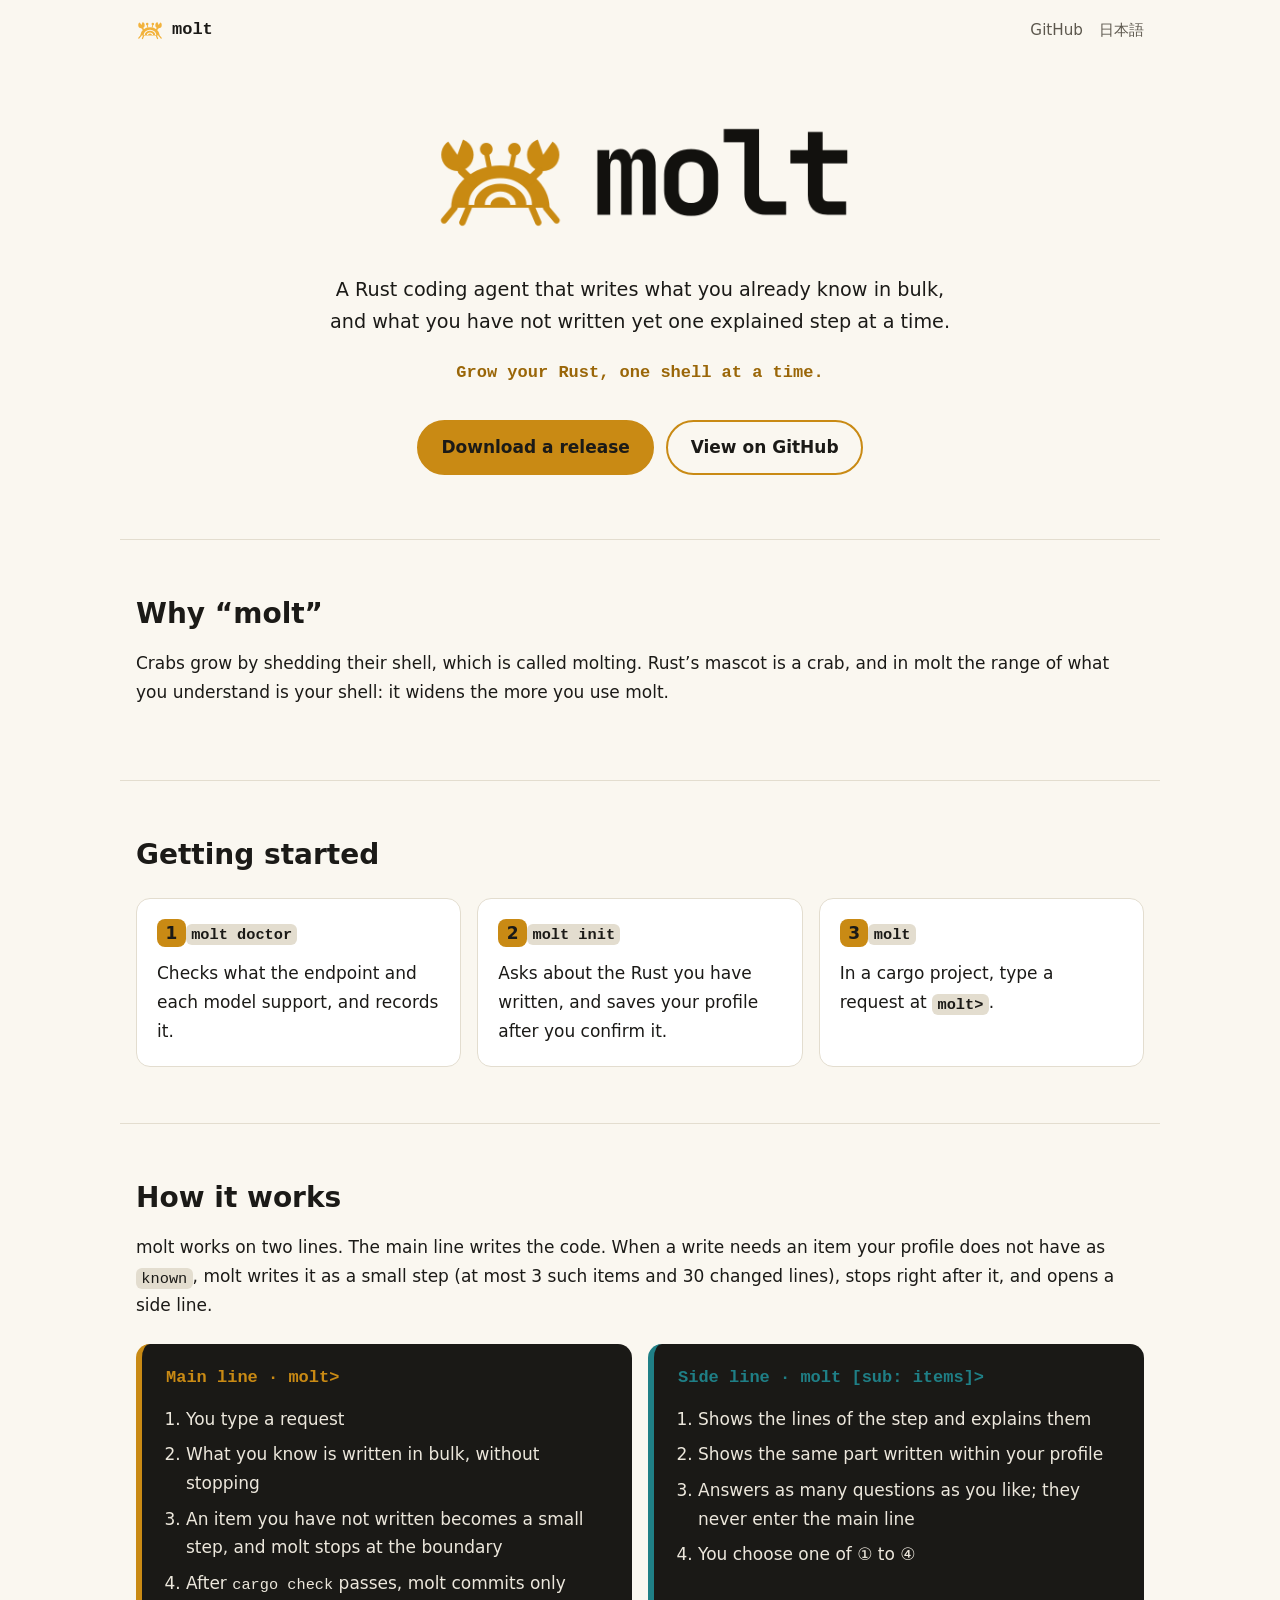
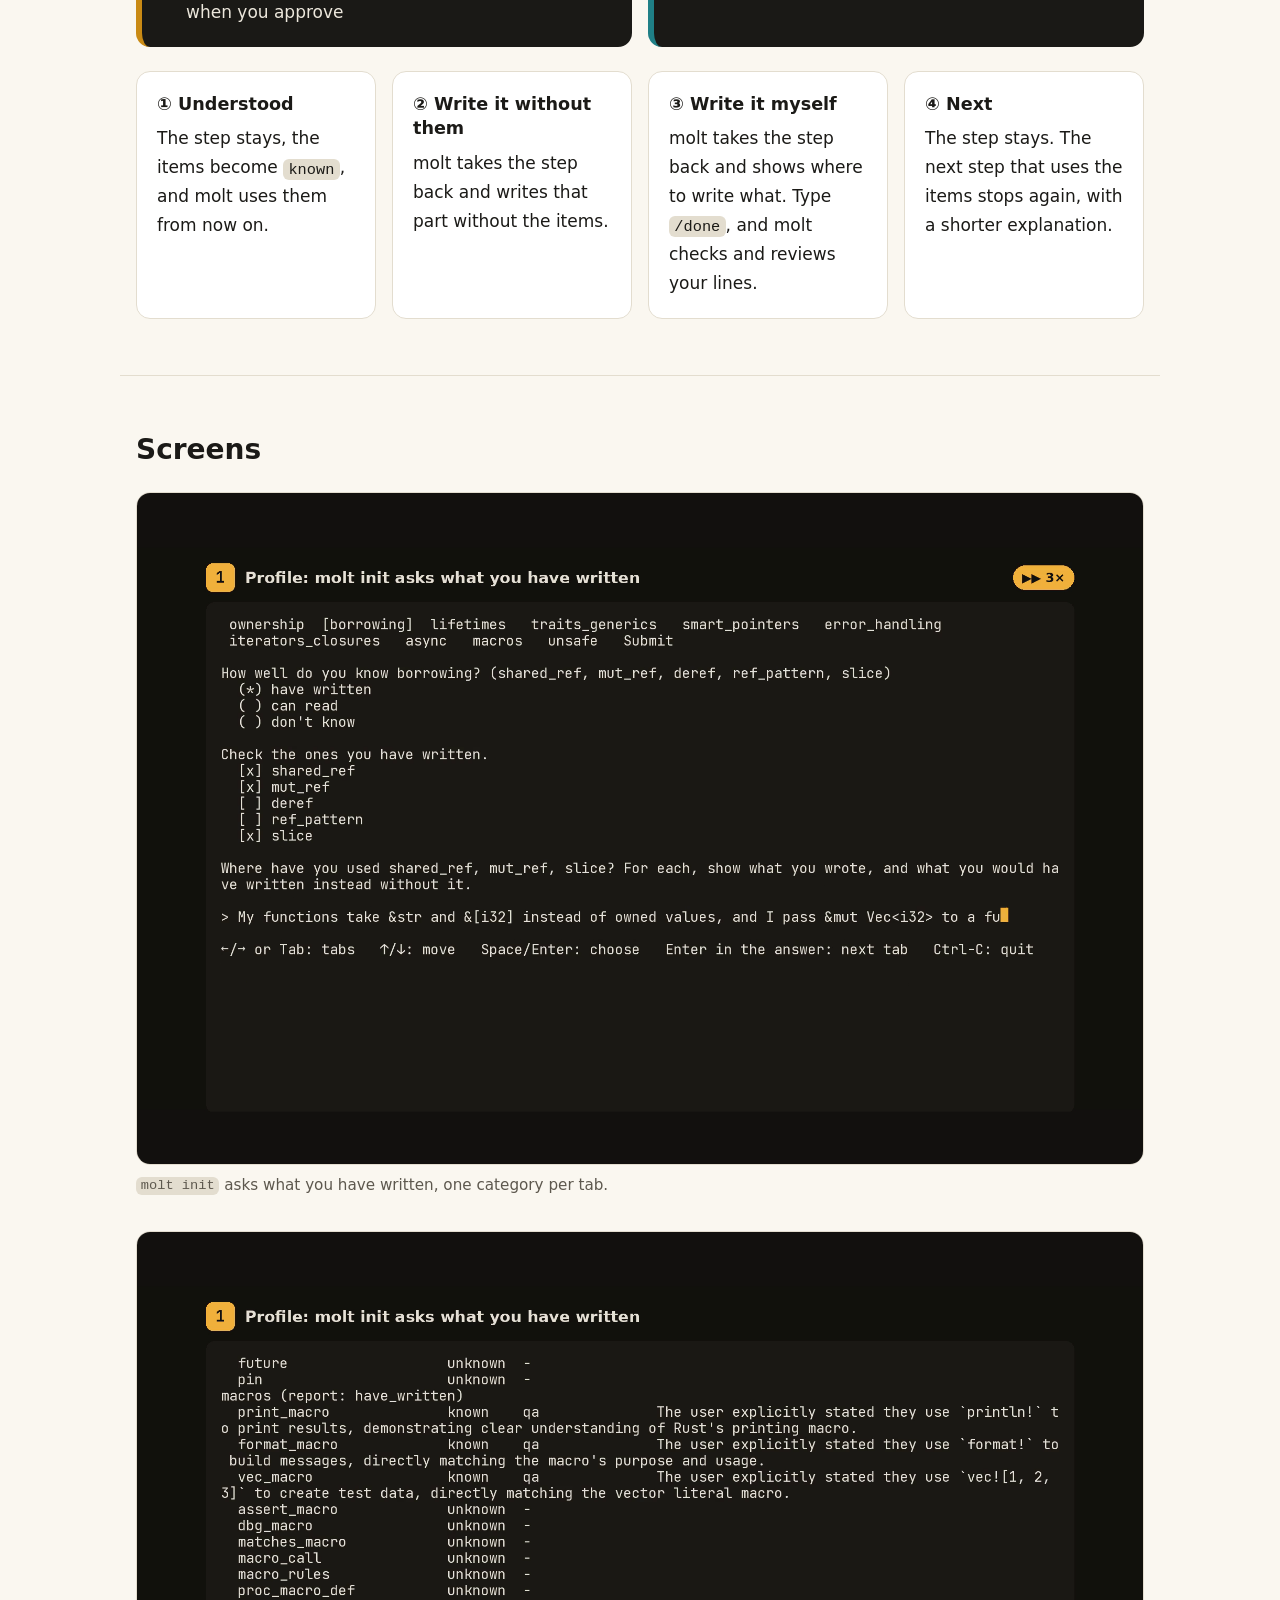
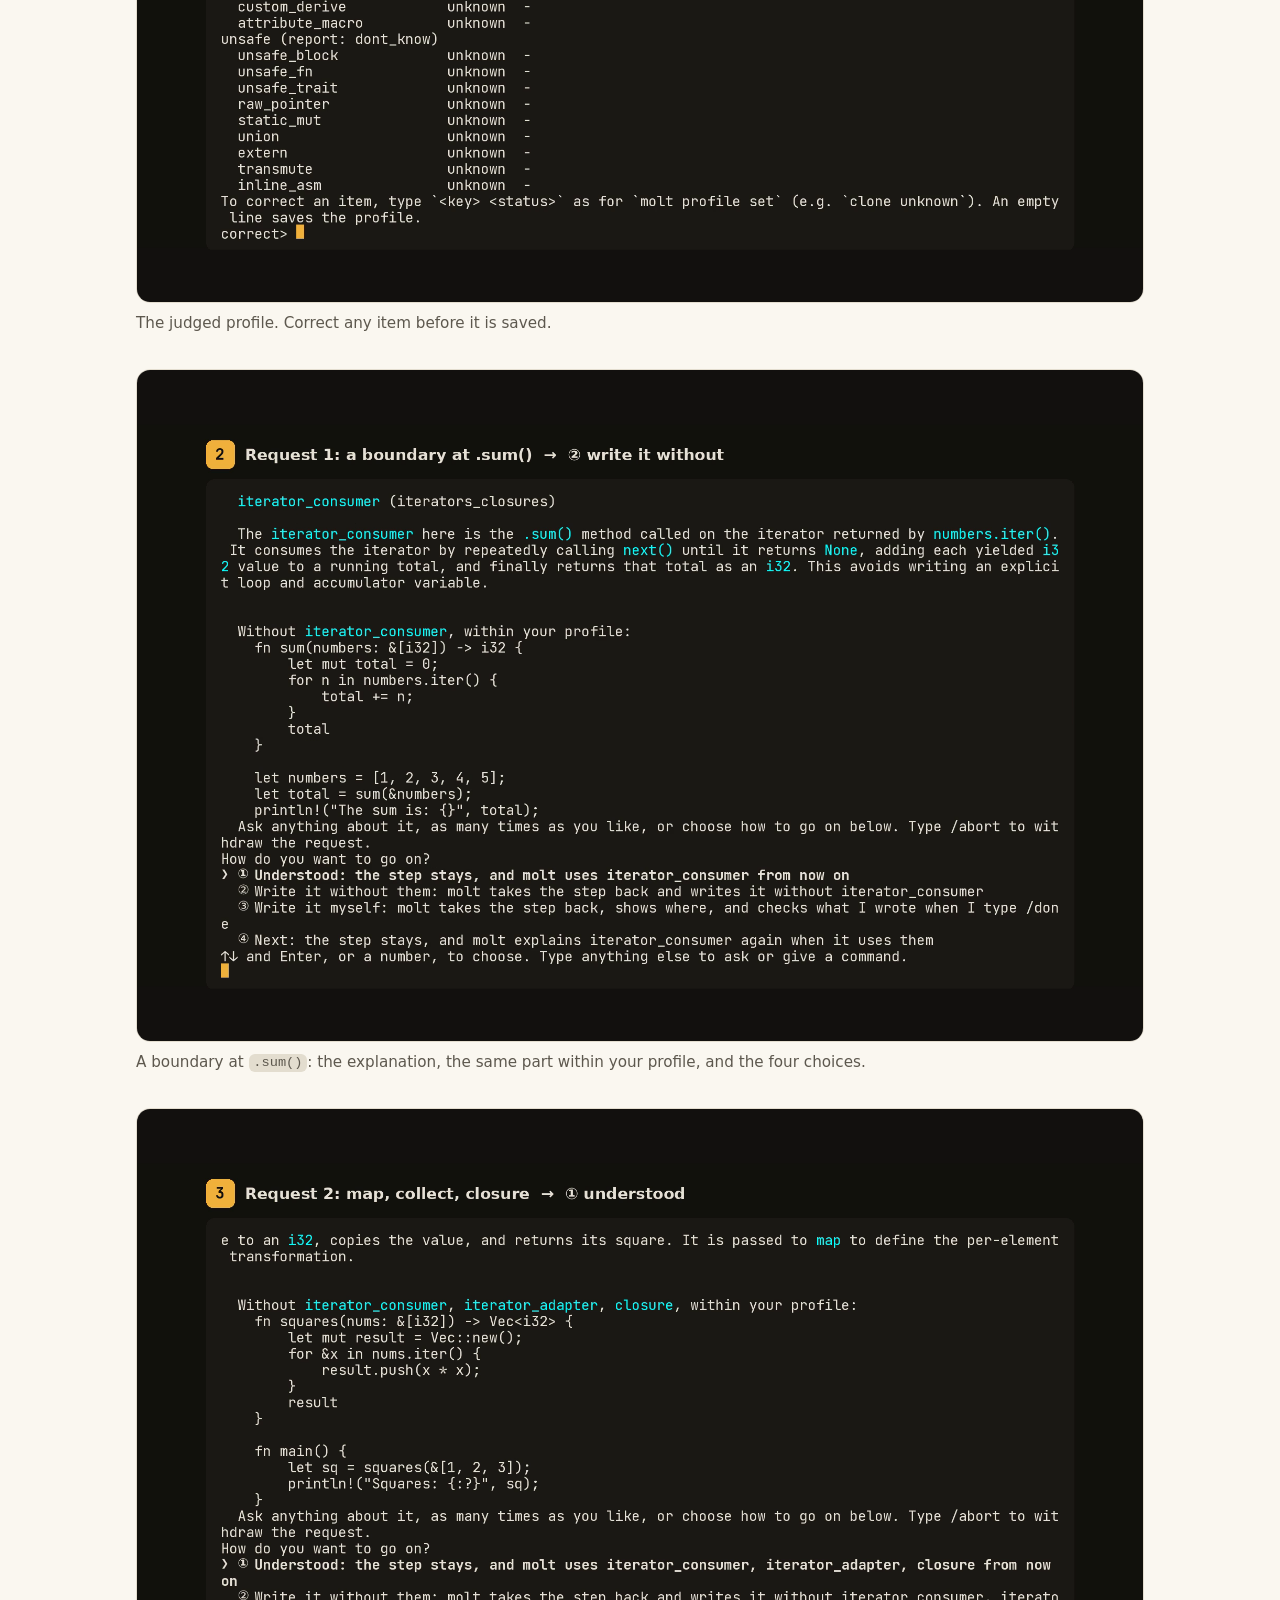
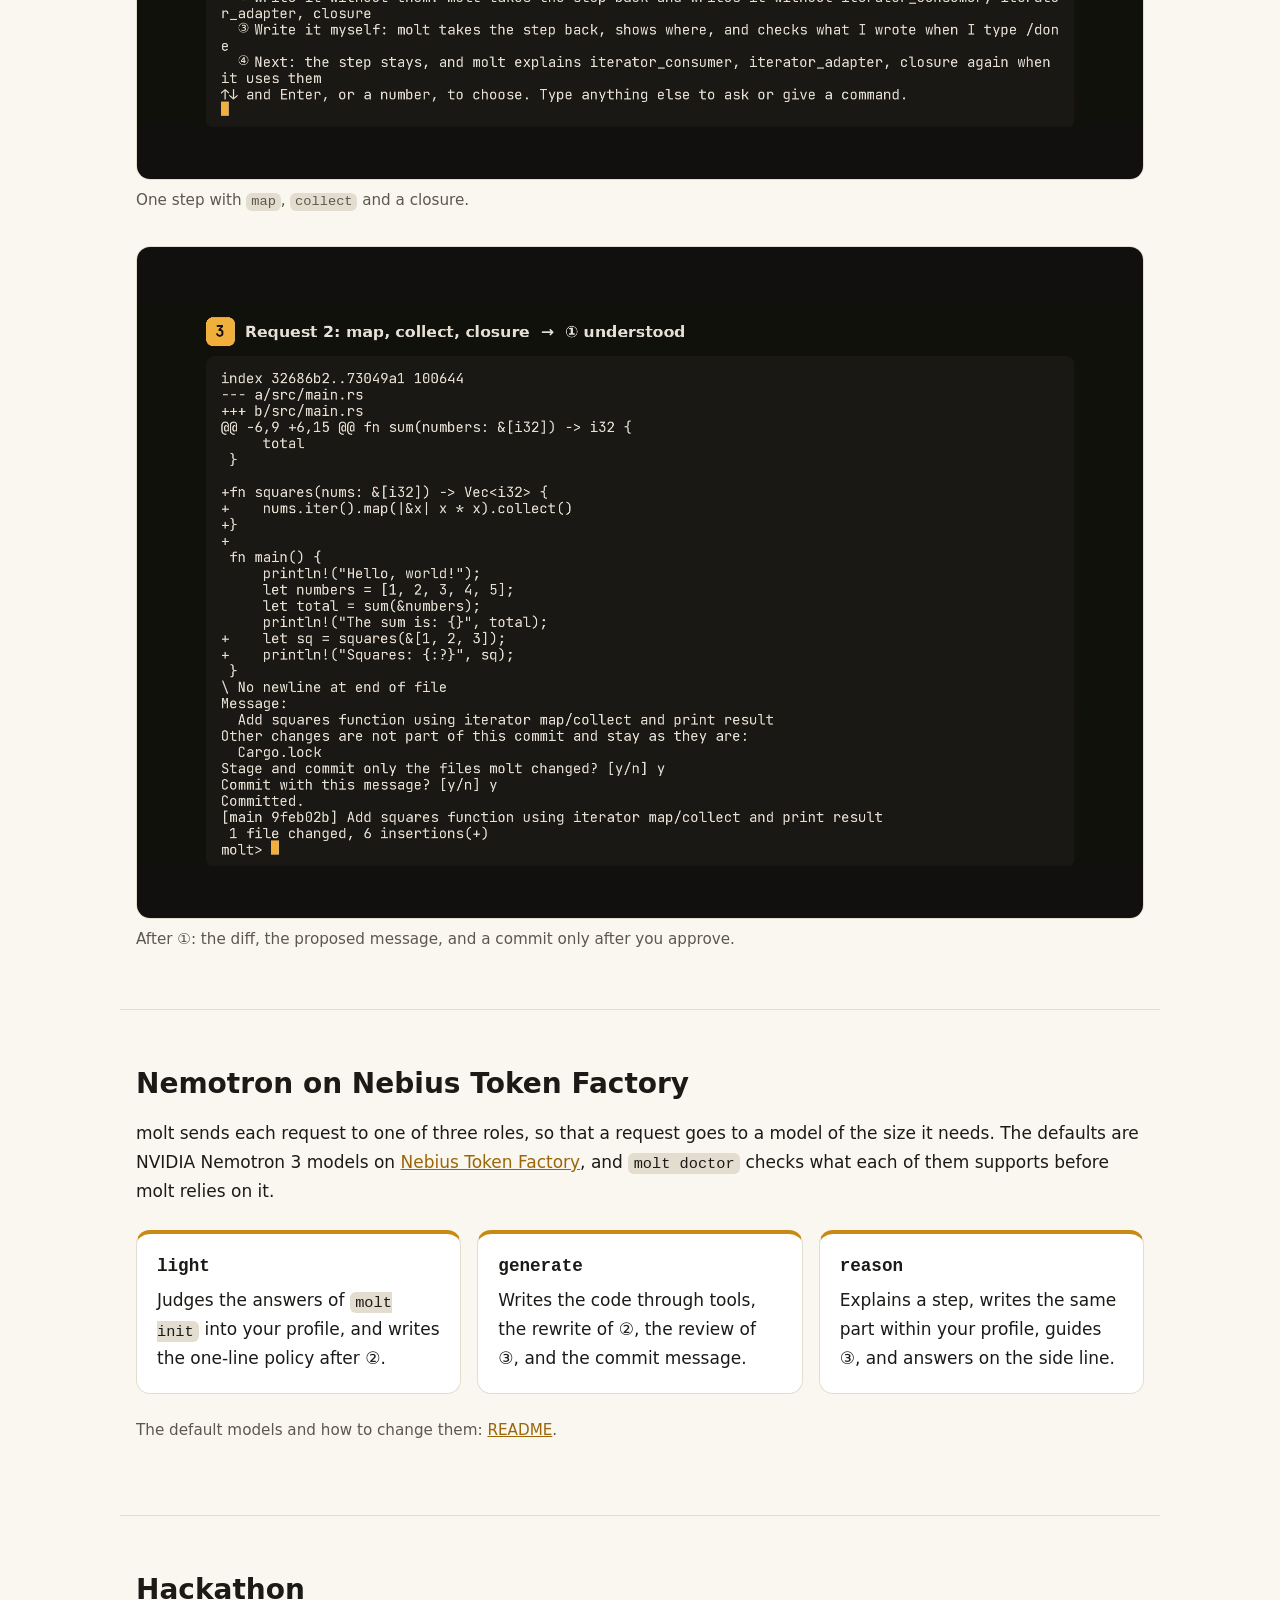
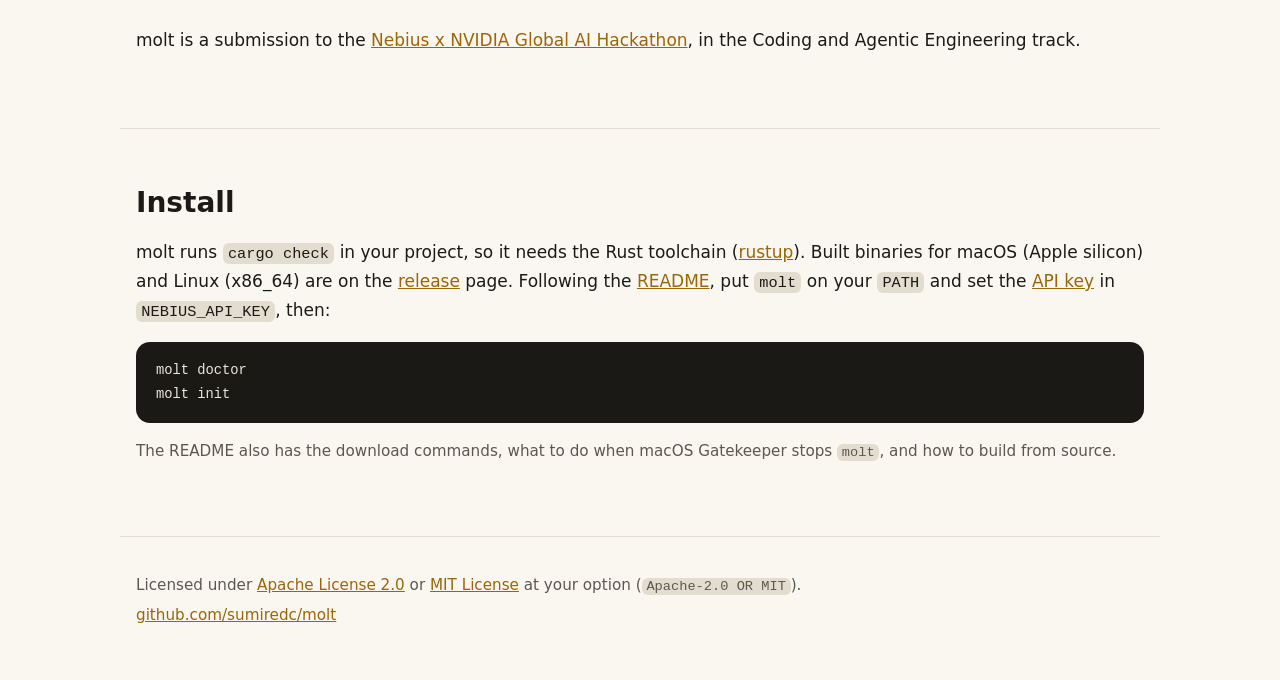
==== site/index.html @ 696d1e34 "molt の紹介ページを site/ に英日で置く 英語版 site/index.html を正とし、日本語版 site/ja/index.html を同じ構造で置く。 JavaScript・外部の " ====
<!doctype html>
<html lang="en">
<head>
  <meta charset="utf-8">
  <meta name="viewport" content="width=device-width, initial-scale=1">
  <title>molt — a Rust coding agent that grows with you</title>
  <meta name="description" content="A Rust coding agent that writes what its user already knows in bulk, and what they have not written yet one explained step at a time.">
  <link rel="canonical" href="https://sumiredc.github.io/molt/">
  <link rel="alternate" hreflang="en" href="https://sumiredc.github.io/molt/">
  <link rel="alternate" hreflang="ja" href="https://sumiredc.github.io/molt/ja/">
  <link rel="icon" href="assets/molt-mark.svg" type="image/svg+xml">
  <link rel="stylesheet" href="style.css">
  <meta property="og:type" content="website">
  <meta property="og:title" content="molt — Grow your Rust, one shell at a time.">
  <meta property="og:description" content="A Rust coding agent that writes what its user already knows in bulk, and what they have not written yet one explained step at a time.">
  <meta property="og:url" content="https://sumiredc.github.io/molt/">
  <meta property="og:image" content="https://sumiredc.github.io/molt/assets/molt-thumbnail.png">
  <meta name="twitter:card" content="summary_large_image">
</head>
<body>
  <header class="wrap top">
    <a class="top-mark" href="./"><img src="assets/molt-mark.svg" alt="" width="28" height="28">molt</a>
    <nav>
      <a href="https://github.com/sumiredc/molt">GitHub</a>
      <a href="ja/" hreflang="ja" lang="ja">日本語</a>
    </nav>
  </header>

  <main>
    <div class="wrap hero">
      <h1>
        <picture>
          <source srcset="assets/molt-logo-dark-bg.png" media="(prefers-color-scheme: dark)">
          <img src="assets/molt-logo-light-bg.png" alt="molt" width="896" height="300">
        </picture>
      </h1>
      <p class="lead">A Rust coding agent that writes what you already know in bulk, and what you have not written yet one explained step at a time.</p>
      <p class="tagline">Grow your Rust, one shell at a time.</p>
      <div class="buttons">
        <a class="button primary" href="https://github.com/sumiredc/molt/releases/latest">Download a release</a>
        <a class="button" href="https://github.com/sumiredc/molt">View on GitHub</a>
      </div>
    </div>

    <section class="wrap" id="name">
      <h2>Why “molt”</h2>
      <p>Crabs grow by shedding their shell, which is called molting. Rust’s mascot is a crab, and in molt the range of what you understand is your shell: it widens the more you use molt.</p>
    </section>

    <section class="wrap" id="start">
      <h2>Getting started</h2>
      <ol class="flow">
        <li><code>molt doctor</code><p>Checks what the endpoint and each model support, and records it.</p></li>
        <li><code>molt init</code><p>Asks about the Rust you have written, and saves your profile after you confirm it.</p></li>
        <li><code>molt</code><p>In a cargo project, type a request at <code>molt&gt;</code>.</p></li>
      </ol>
    </section>

    <section class="wrap" id="how">
      <h2>How it works</h2>
      <p>molt works on two lines. The main line writes the code. When a write needs an item your profile does not have as <code>known</code>, molt writes it as a small step (at most 3 such items and 30 changed lines), stops right after it, and opens a side line.</p>
      <div class="lanes">
        <div class="lane">
          <p class="lane-name">Main line · molt&gt;</p>
          <ol>
            <li>You type a request</li>
            <li>What you know is written in bulk, without stopping</li>
            <li>An item you have not written becomes a small step, and molt stops at the boundary</li>
            <li>After <code>cargo check</code> passes, molt commits only when you approve</li>
          </ol>
        </div>
        <div class="lane side">
          <p class="lane-name">Side line · molt [sub: items]&gt;</p>
          <ol>
            <li>Shows the lines of the step and explains them</li>
            <li>Shows the same part written within your profile</li>
            <li>Answers as many questions as you like; they never enter the main line</li>
            <li>You choose one of ① to ④</li>
          </ol>
        </div>
      </div>
      <div class="choices">
        <div class="choice">
          <h3>① Understood</h3>
          <p>The step stays, the items become <code>known</code>, and molt uses them from now on.</p>
        </div>
        <div class="choice">
          <h3>② Write it without them</h3>
          <p>molt takes the step back and writes that part without the items.</p>
        </div>
        <div class="choice">
          <h3>③ Write it myself</h3>
          <p>molt takes the step back and shows where to write what. Type <code>/done</code>, and molt checks and reviews your lines.</p>
        </div>
        <div class="choice">
          <h3>④ Next</h3>
          <p>The step stays. The next step that uses the items stops again, with a shorter explanation.</p>
        </div>
      </div>
    </section>

    <section class="wrap" id="screens">
      <h2>Screens</h2>
      <div class="gallery">
        <figure>
          <a href="assets/gallery-1.png"><img src="assets/gallery-1.png" alt="molt init with a tab for each category of Rust, asking how well you know borrowing and where you have used it" width="1920" height="1280" loading="lazy"></a>
          <figcaption><code>molt init</code> asks what you have written, one category per tab.</figcaption>
        </figure>
        <figure>
          <a href="assets/gallery-2.png"><img src="assets/gallery-2.png" alt="The judged profile, each item known or unknown with the reason, and a prompt to correct an item" width="1920" height="1280" loading="lazy"></a>
          <figcaption>The judged profile. Correct any item before it is saved.</figcaption>
        </figure>
        <figure>
          <a href="assets/gallery-3.png"><img src="assets/gallery-3.png" alt="The side line explaining .sum(), the same function written with a for loop, and the four choices" width="1920" height="1280" loading="lazy"></a>
          <figcaption>A boundary at <code>.sum()</code>: the explanation, the same part within your profile, and the four choices.</figcaption>
        </figure>
        <figure>
          <a href="assets/gallery-4.png"><img src="assets/gallery-4.png" alt="The side line for a step with map, collect and a closure, with the version written within the profile" width="1920" height="1280" loading="lazy"></a>
          <figcaption>One step with <code>map</code>, <code>collect</code> and a closure.</figcaption>
        </figure>
        <figure>
          <a href="assets/gallery-5.png"><img src="assets/gallery-5.png" alt="The diff of the step, the proposed commit message, and the commit after two approvals" width="1920" height="1280" loading="lazy"></a>
          <figcaption>After ①: the diff, the proposed message, and a commit only after you approve.</figcaption>
        </figure>
      </div>
    </section>

    <section class="wrap" id="models">
      <h2>Nemotron on Nebius Token Factory</h2>
      <p>molt sends each request to one of three roles, so that a request goes to a model of the size it needs. The defaults are NVIDIA Nemotron 3 models on <a href="https://tokenfactory.nebius.com/">Nebius Token Factory</a>, and <code>molt doctor</code> checks what each of them supports before molt relies on it.</p>
      <div class="roles">
        <div class="role">
          <h3>light</h3>
          <p>Judges the answers of <code>molt init</code> into your profile, and writes the one-line policy after ②.</p>
        </div>
        <div class="role">
          <h3>generate</h3>
          <p>Writes the code through tools, the rewrite of ②, the review of ③, and the commit message.</p>
        </div>
        <div class="role">
          <h3>reason</h3>
          <p>Explains a step, writes the same part within your profile, guides ③, and answers on the side line.</p>
        </div>
      </div>
      <p class="note">The default models and how to change them: <a href="https://github.com/sumiredc/molt#nemotron-on-nebius-token-factory">README</a>.</p>
    </section>

    <section class="wrap" id="hackathon">
      <h2>Hackathon</h2>
      <p>molt is a submission to the <a href="https://nebiusglobalaihackathon.devpost.com/">Nebius x NVIDIA Global AI Hackathon</a>, in the Coding and Agentic Engineering track.</p>
    </section>

    <section class="wrap" id="install">
      <h2>Install</h2>
      <p>molt runs <code>cargo check</code> in your project, so it needs the Rust toolchain (<a href="https://rustup.rs/">rustup</a>). Built binaries for macOS (Apple silicon) and Linux (x86_64) are on the <a href="https://github.com/sumiredc/molt/releases/latest">release</a> page. Following the <a href="https://github.com/sumiredc/molt#install">README</a>, put <code>molt</code> on your <code>PATH</code> and set the <a href="https://github.com/sumiredc/molt#api-key">API key</a> in <code>NEBIUS_API_KEY</code>, then:</p>
<pre><code>molt doctor
molt init</code></pre>
      <p class="note">The README also has the download commands, what to do when macOS Gatekeeper stops <code>molt</code>, and how to build from source.</p>
    </section>
  </main>

  <footer class="wrap">
    <p>Licensed under <a href="https://github.com/sumiredc/molt/blob/main/LICENSE-APACHE">Apache License 2.0</a> or <a href="https://github.com/sumiredc/molt/blob/main/LICENSE-MIT">MIT License</a> at your option (<code>Apache-2.0 OR MIT</code>).</p>
    <p><a href="https://github.com/sumiredc/molt">github.com/sumiredc/molt</a></p>
  </footer>
</body>
</html>
---- site/style.css ----
:root {
  color-scheme: light dark;
  --bg: #faf7f0;
  --surface: #ffffff;
  --panel: #1a1916;
  --panel-text: #ece7dc;
  --text: #1b1a17;
  --muted: #5d584e;
  --line: #e3ddcf;
  --accent: #c98a14;
  --accent-strong: #9a6608;
  --accent-text: #1b1a17;
  --side: #1f7f86;
  --radius: 14px;
  --sans: system-ui, -apple-system, "Segoe UI", "Hiragino Sans", "Noto Sans JP", sans-serif;
  --mono: ui-monospace, "SFMono-Regular", Menlo, Consolas, monospace;
}

@media (prefers-color-scheme: dark) {
  :root {
    --bg: #12110f;
    --surface: #1c1b18;
    --panel: #0b0a09;
    --panel-text: #ece7dc;
    --text: #ece7dc;
    --muted: #a9a294;
    --line: #2e2c27;
    --accent: #e3a83a;
    --accent-strong: #f0bd5c;
    --accent-text: #12110f;
    --side: #4fc3cc;
  }
}

*,
*::before,
*::after {
  box-sizing: border-box;
}

html {
  -webkit-text-size-adjust: 100%;
}

body {
  margin: 0;
  background: var(--bg);
  color: var(--text);
  font-family: var(--sans);
  font-size: 1.0625rem;
  line-height: 1.7;
}

img {
  max-width: 100%;
  height: auto;
  display: block;
}

a {
  color: var(--accent-strong);
}

code,
pre {
  font-family: var(--mono);
  font-size: 0.9em;
}

:not(pre) > code {
  padding: 0.1em 0.35em;
  border-radius: 6px;
  background: var(--line);
  overflow-wrap: anywhere;
}

pre {
  margin: 1rem 0;
  padding: 1rem 1.25rem;
  border-radius: var(--radius);
  background: var(--panel);
  color: var(--panel-text);
  overflow-x: auto;
  line-height: 1.6;
}

.wrap {
  width: 100%;
  max-width: 1040px;
  margin: 0 auto;
  padding-left: 16px;
  padding-right: 16px;
}

/* ヘッダー */

.top {
  display: flex;
  align-items: center;
  justify-content: space-between;
  gap: 1rem;
  padding-top: 1rem;
  padding-bottom: 1rem;
}

.top-mark {
  display: flex;
  align-items: center;
  gap: 0.5rem;
  color: var(--text);
  font-family: var(--mono);
  font-weight: 700;
  text-decoration: none;
}

.top-mark img {
  width: 28px;
  height: 28px;
}

.top nav {
  display: flex;
  gap: 1rem;
  font-size: 0.95rem;
}

.top nav a {
  color: var(--muted);
  text-decoration: none;
}

.top nav a:hover {
  color: var(--text);
}

/* ヒーロー */

.hero {
  padding-top: 3rem;
  padding-bottom: 4rem;
  text-align: center;
}

.hero h1 {
  margin: 0 auto 1.5rem;
  max-width: 420px;
}

.lead {
  max-width: 40rem;
  margin: 0 auto;
  font-size: 1.2rem;
}

.tagline {
  margin: 1.25rem 0 2rem;
  color: var(--accent-strong);
  font-family: var(--mono);
  font-weight: 700;
}

.buttons {
  display: flex;
  flex-wrap: wrap;
  justify-content: center;
  gap: 0.75rem;
}

.button {
  display: inline-block;
  padding: 0.7rem 1.4rem;
  border: 2px solid var(--accent);
  border-radius: 999px;
  color: var(--text);
  font-weight: 600;
  text-decoration: none;
}

.button.primary {
  background: var(--accent);
  color: var(--accent-text);
}

.button:hover {
  border-color: var(--accent-strong);
}

/* 節 */

section {
  padding-top: 3.5rem;
  padding-bottom: 3.5rem;
  border-top: 1px solid var(--line);
}

h2 {
  margin: 0 0 1rem;
  font-size: 1.75rem;
  line-height: 1.3;
}

h3 {
  margin: 0 0 0.5rem;
  font-size: 1.1rem;
  line-height: 1.4;
}

.note {
  color: var(--muted);
  font-size: 0.95rem;
}

/* 流れの図 */

.flow {
  display: grid;
  grid-template-columns: repeat(auto-fit, minmax(200px, 1fr));
  gap: 1rem;
  margin: 1.5rem 0 0;
  padding: 0;
  list-style: none;
  counter-reset: flow;
}

.flow li {
  position: relative;
  padding: 1.25rem;
  border: 1px solid var(--line);
  border-radius: var(--radius);
  background: var(--surface);
  counter-increment: flow;
}

.flow li::before {
  content: counter(flow);
  display: inline-grid;
  place-items: center;
  width: 1.8rem;
  height: 1.8rem;
  margin-bottom: 0.5rem;
  border-radius: 8px;
  background: var(--accent);
  color: var(--accent-text);
  font-weight: 700;
}

.flow code {
  font-weight: 700;
}

.flow p {
  margin: 0.25rem 0 0;
}

/* 本線と副線 */

.lanes {
  display: grid;
  grid-template-columns: 1fr 1fr;
  gap: 1rem;
  margin: 1.5rem 0;
}

.lane {
  padding: 1.25rem 1.25rem 1.25rem 1.5rem;
  border-radius: var(--radius);
  background: var(--panel);
  color: var(--panel-text);
  border-left: 6px solid var(--accent);
}

.lane.side {
  border-left-color: var(--side);
}

.lane-name {
  margin: 0 0 0.75rem;
  font-family: var(--mono);
  font-weight: 700;
  color: var(--accent);
}

.lane.side .lane-name {
  color: var(--side);
}

.lane ol {
  margin: 0;
  padding-left: 1.25rem;
}

.lane li + li {
  margin-top: 0.4rem;
}

.lane code {
  background: transparent;
  padding: 0;
  color: inherit;
}

.choices {
  display: grid;
  grid-template-columns: repeat(auto-fit, minmax(220px, 1fr));
  gap: 1rem;
}

.choice {
  padding: 1.25rem;
  border: 1px solid var(--line);
  border-radius: var(--radius);
  background: var(--surface);
}

.choice p {
  margin: 0;
}

/* 画面 */

.gallery {
  display: grid;
  gap: 2rem;
  margin: 1.5rem 0 0;
}

.gallery figure {
  margin: 0;
}

.gallery img {
  border-radius: var(--radius);
  border: 1px solid var(--line);
}

.gallery figcaption {
  margin-top: 0.5rem;
  color: var(--muted);
  font-size: 0.95rem;
}

/* モデルの 3 役 */

.roles {
  display: grid;
  grid-template-columns: repeat(auto-fit, minmax(220px, 1fr));
  gap: 1rem;
  margin: 1.5rem 0;
}

.role {
  padding: 1.25rem;
  border: 1px solid var(--line);
  border-top: 4px solid var(--accent);
  border-radius: var(--radius);
  background: var(--surface);
}

.role h3 {
  font-family: var(--mono);
}

.role p {
  margin: 0;
}

/* フッター */

footer {
  padding-top: 2rem;
  padding-bottom: 3rem;
  border-top: 1px solid var(--line);
  color: var(--muted);
  font-size: 0.95rem;
}

footer p {
  margin: 0.25rem 0;
}

@media (max-width: 640px) {
  body {
    font-size: 1rem;
  }

  .hero {
    padding-top: 2rem;
    padding-bottom: 3rem;
  }

  .lead {
    font-size: 1.05rem;
  }

  .lanes {
    grid-template-columns: 1fr;
  }

  section {
    padding-top: 2.5rem;
    padding-bottom: 2.5rem;
  }

  h2 {
    font-size: 1.45rem;
  }
}
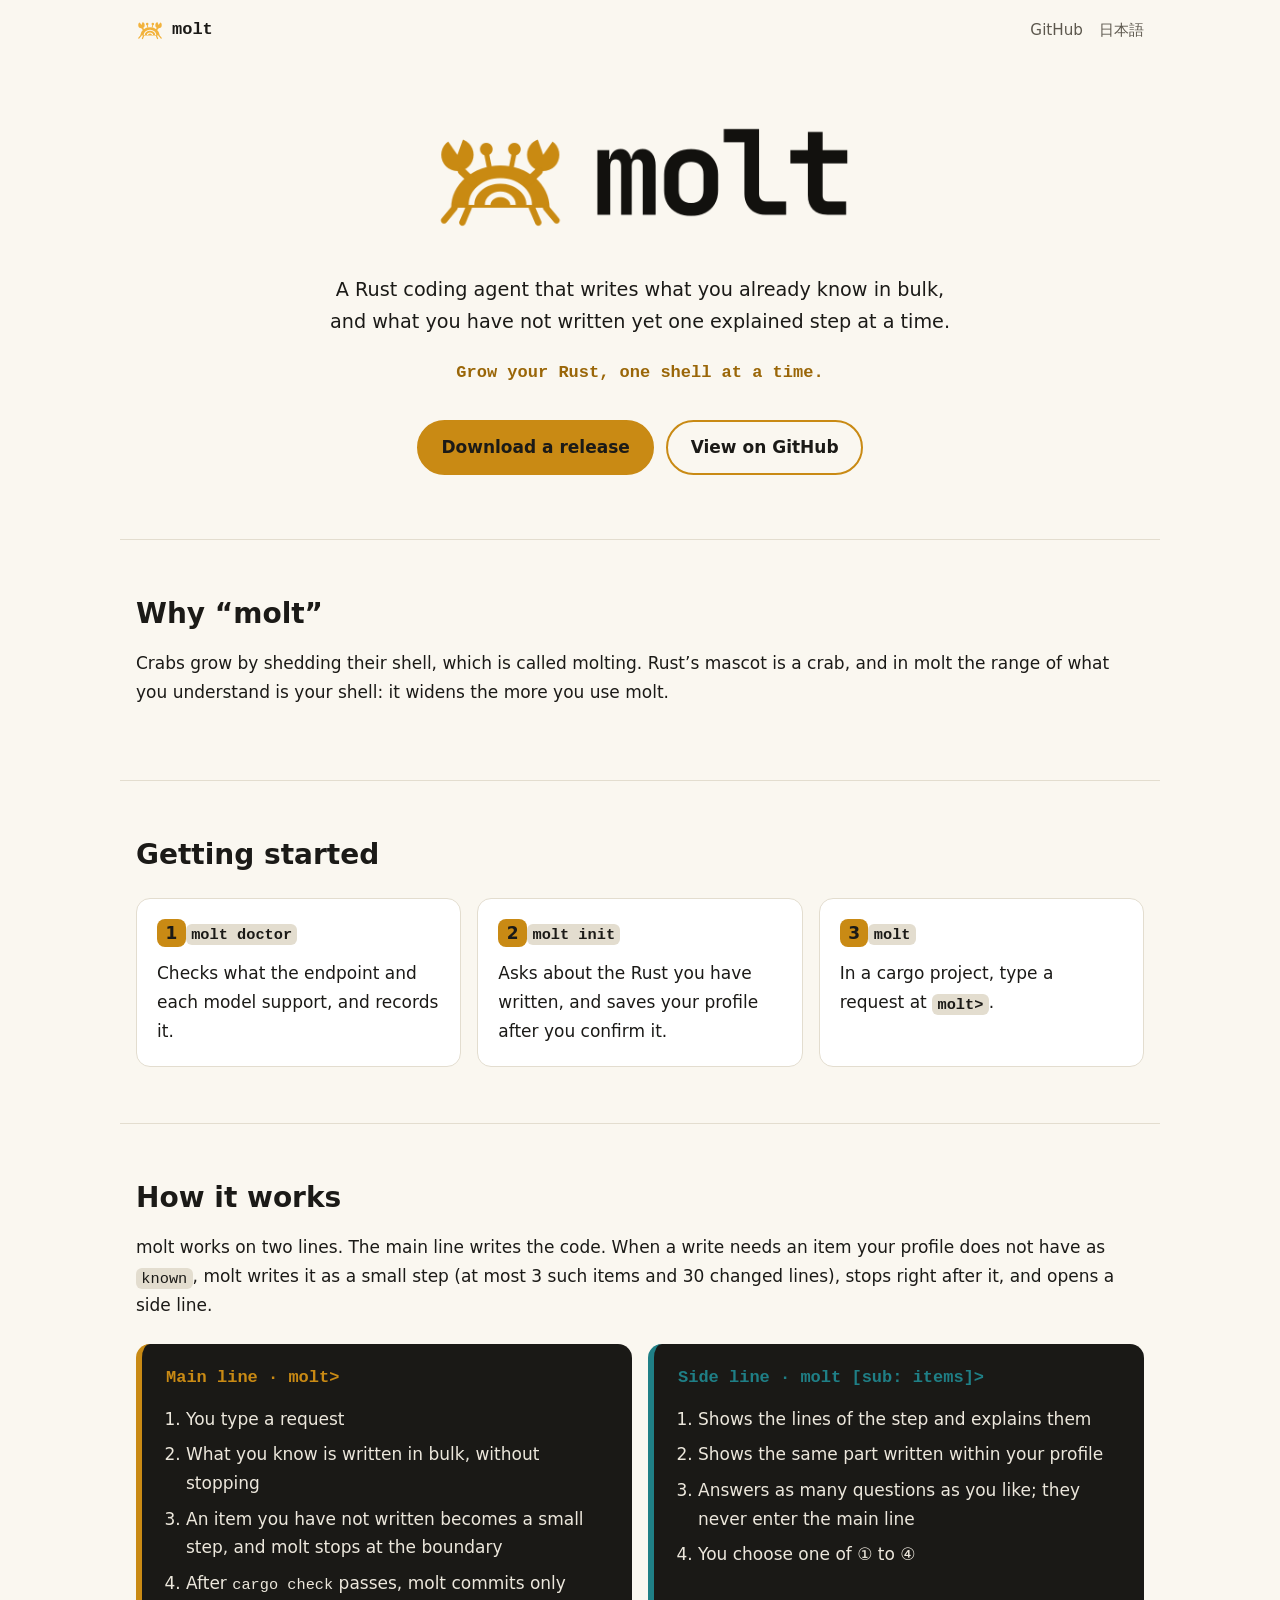
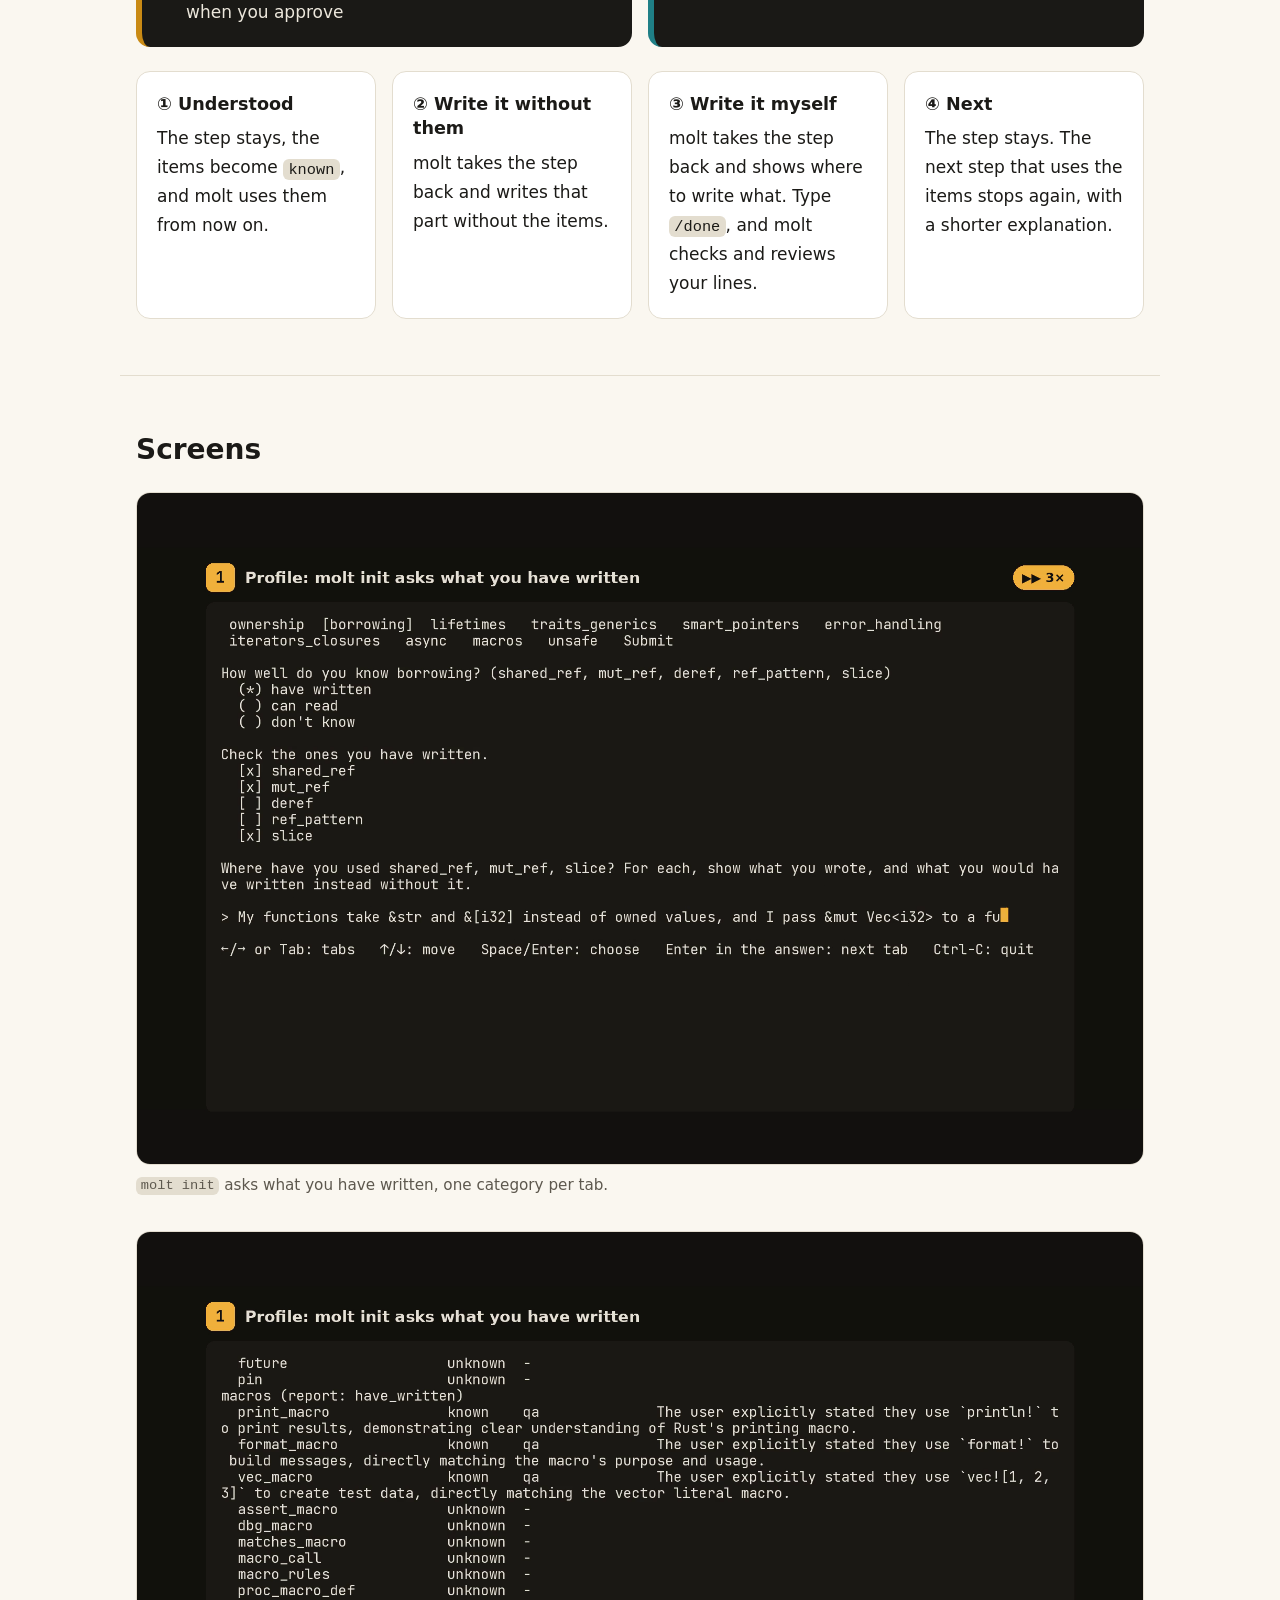
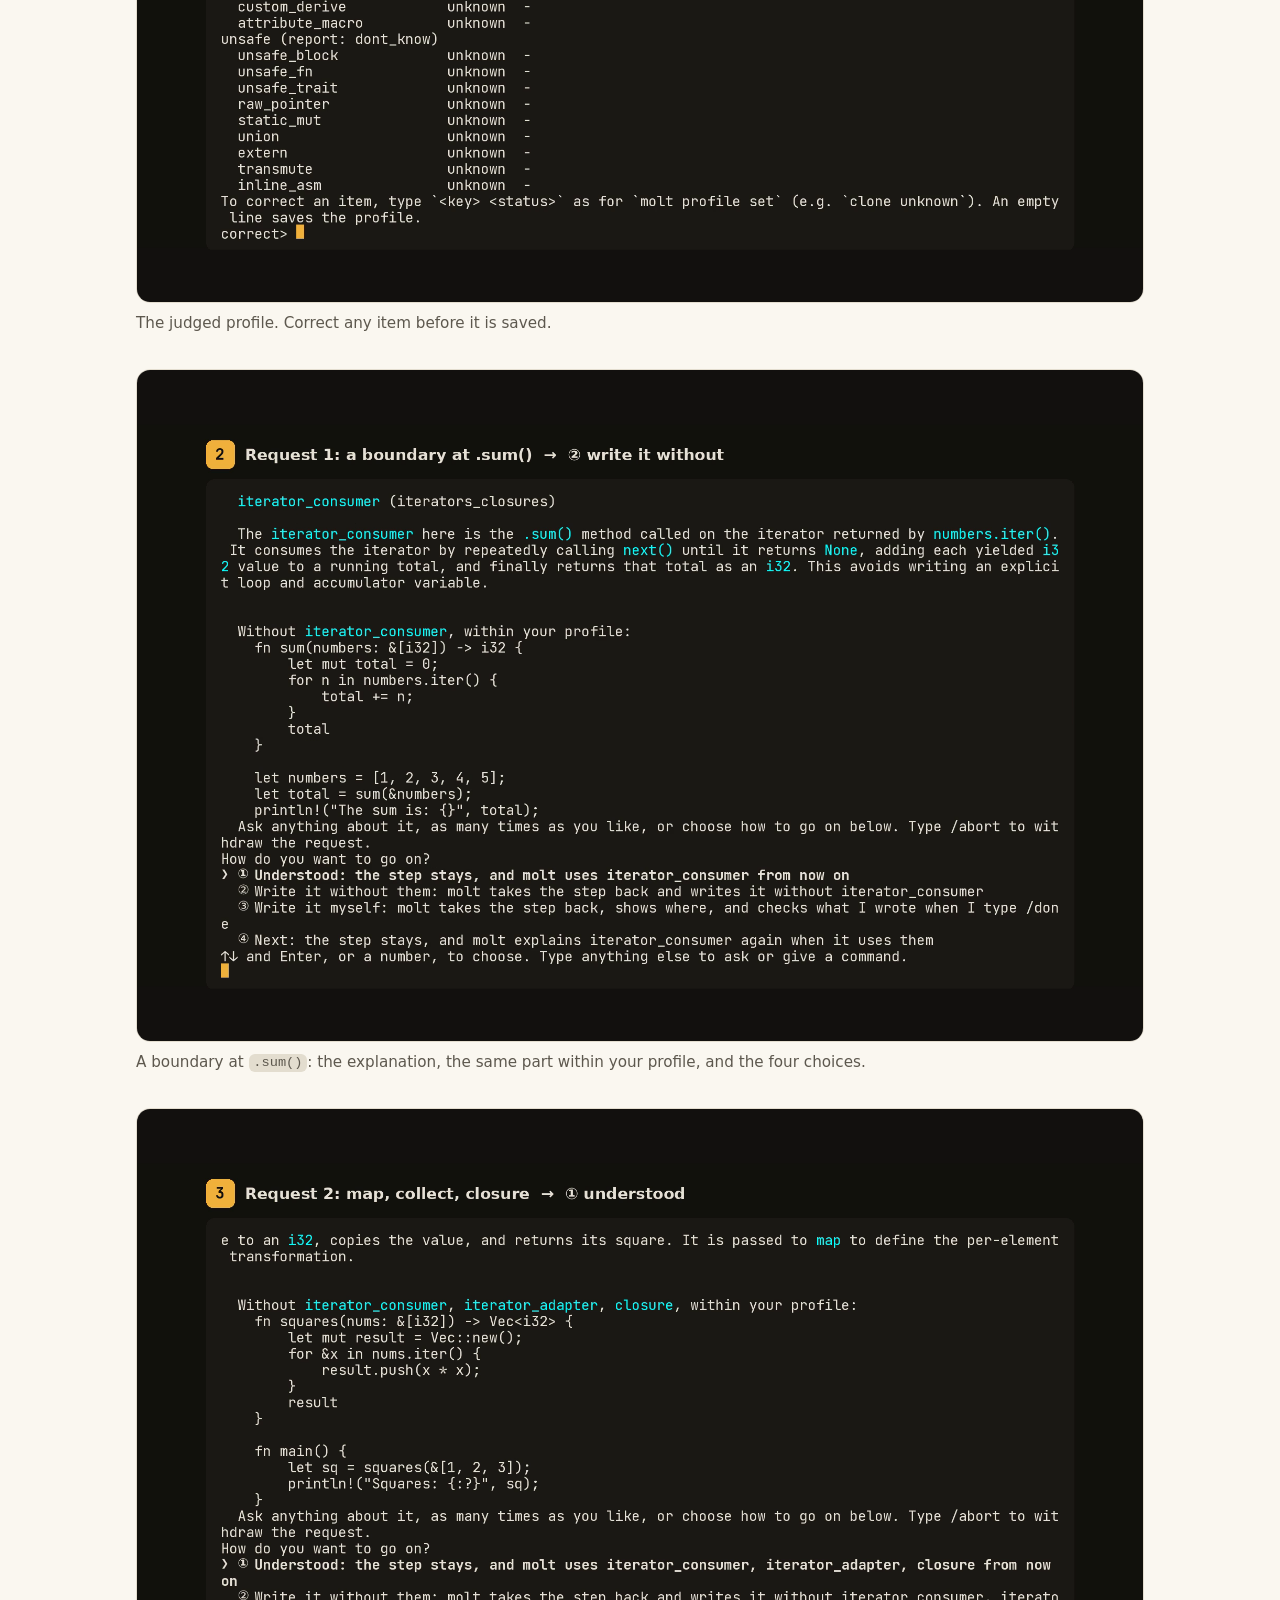
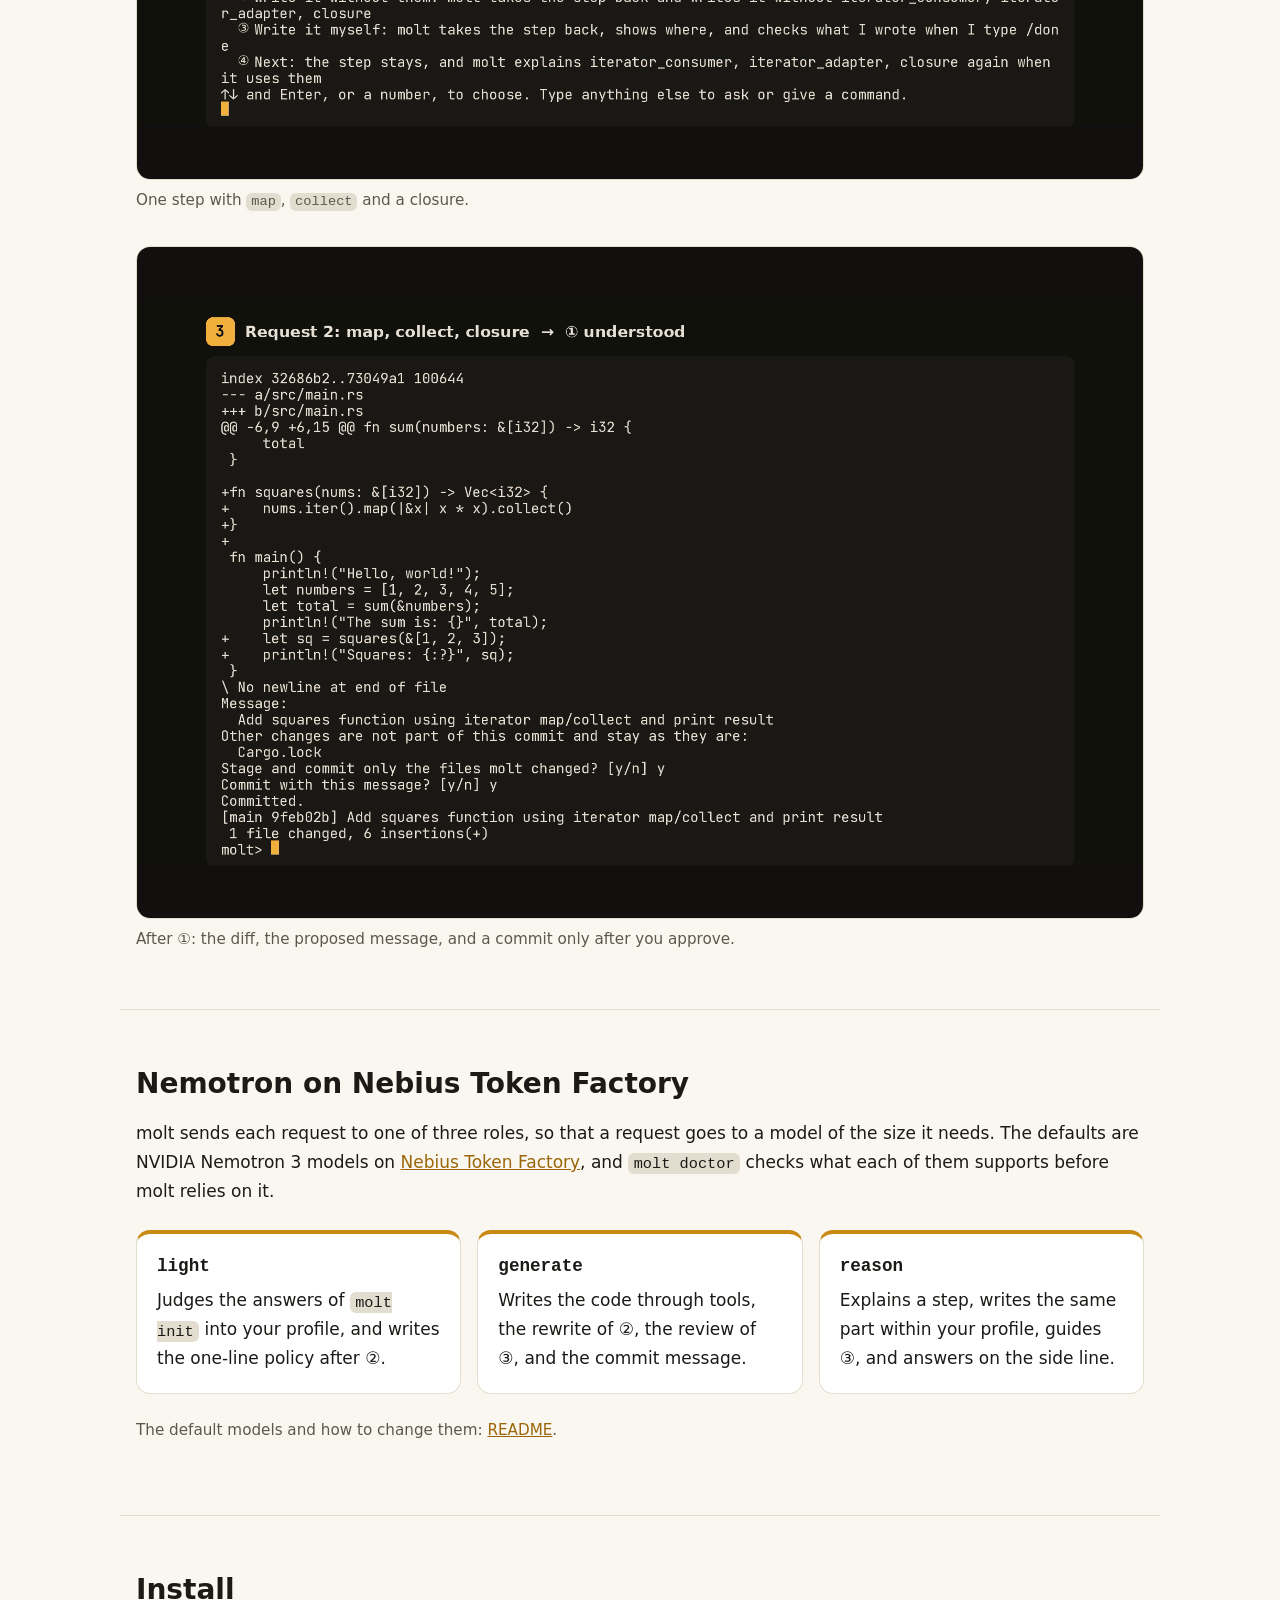
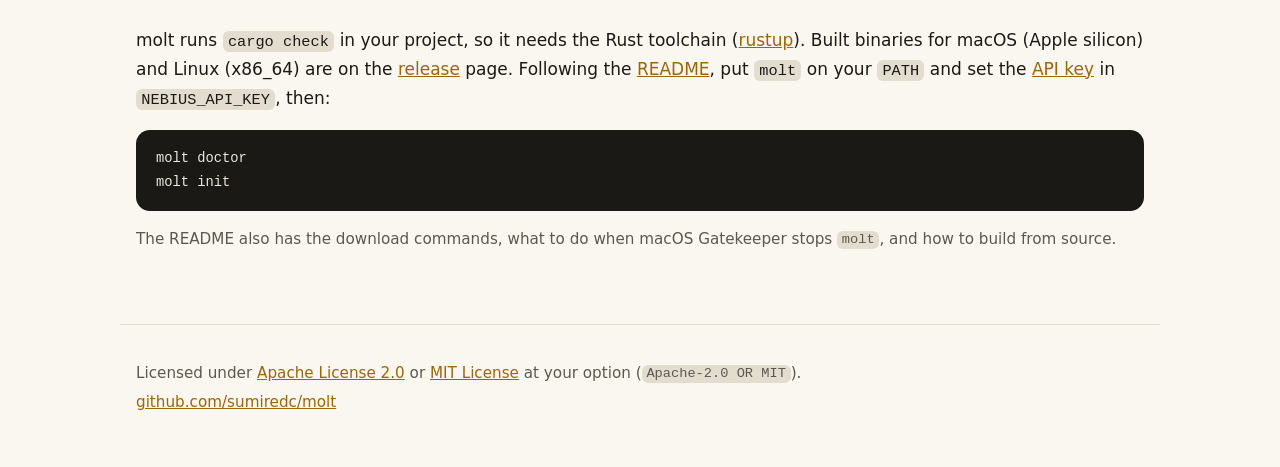
==== commit 45fa3d28: "紹介ページからハッカソンの節を削る ユーザーの判断で、ページにハッカソンへの提出作である旨を載せない。  Refs #175  Co-Authored-By: Claude Opus 5.5 <nor" ====
--- a/site/index.html
+++ b/site/index.html
@@ -145,11 +145,6 @@
       <p class="note">The default models and how to change them: <a href="https://github.com/sumiredc/molt#nemotron-on-nebius-token-factory">README</a>.</p>
     </section>
 
-    <section class="wrap" id="hackathon">
-      <h2>Hackathon</h2>
-      <p>molt is a submission to the <a href="https://nebiusglobalaihackathon.devpost.com/">Nebius x NVIDIA Global AI Hackathon</a>, in the Coding and Agentic Engineering track.</p>
-    </section>
-
     <section class="wrap" id="install">
       <h2>Install</h2>
       <p>molt runs <code>cargo check</code> in your project, so it needs the Rust toolchain (<a href="https://rustup.rs/">rustup</a>). Built binaries for macOS (Apple silicon) and Linux (x86_64) are on the <a href="https://github.com/sumiredc/molt/releases/latest">release</a> page. Following the <a href="https://github.com/sumiredc/molt#install">README</a>, put <code>molt</code> on your <code>PATH</code> and set the <a href="https://github.com/sumiredc/molt#api-key">API key</a> in <code>NEBIUS_API_KEY</code>, then:</p>
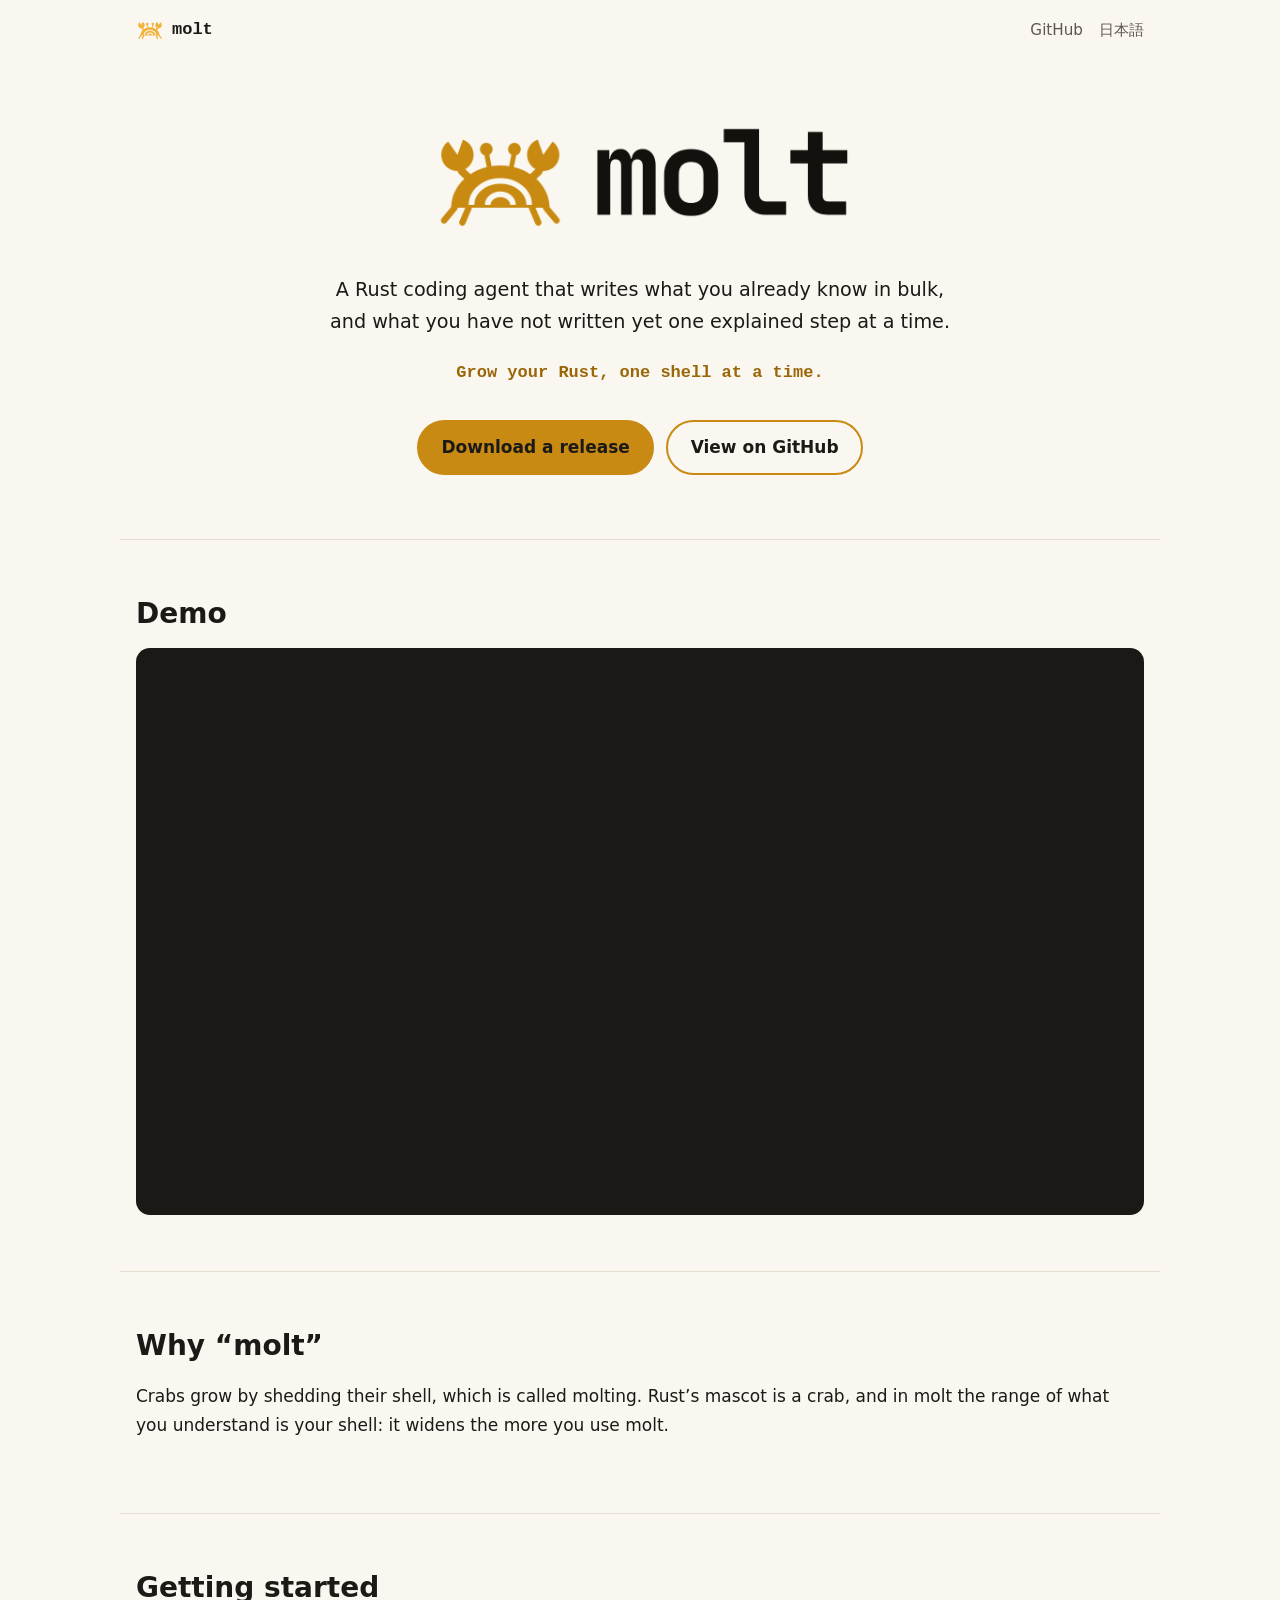
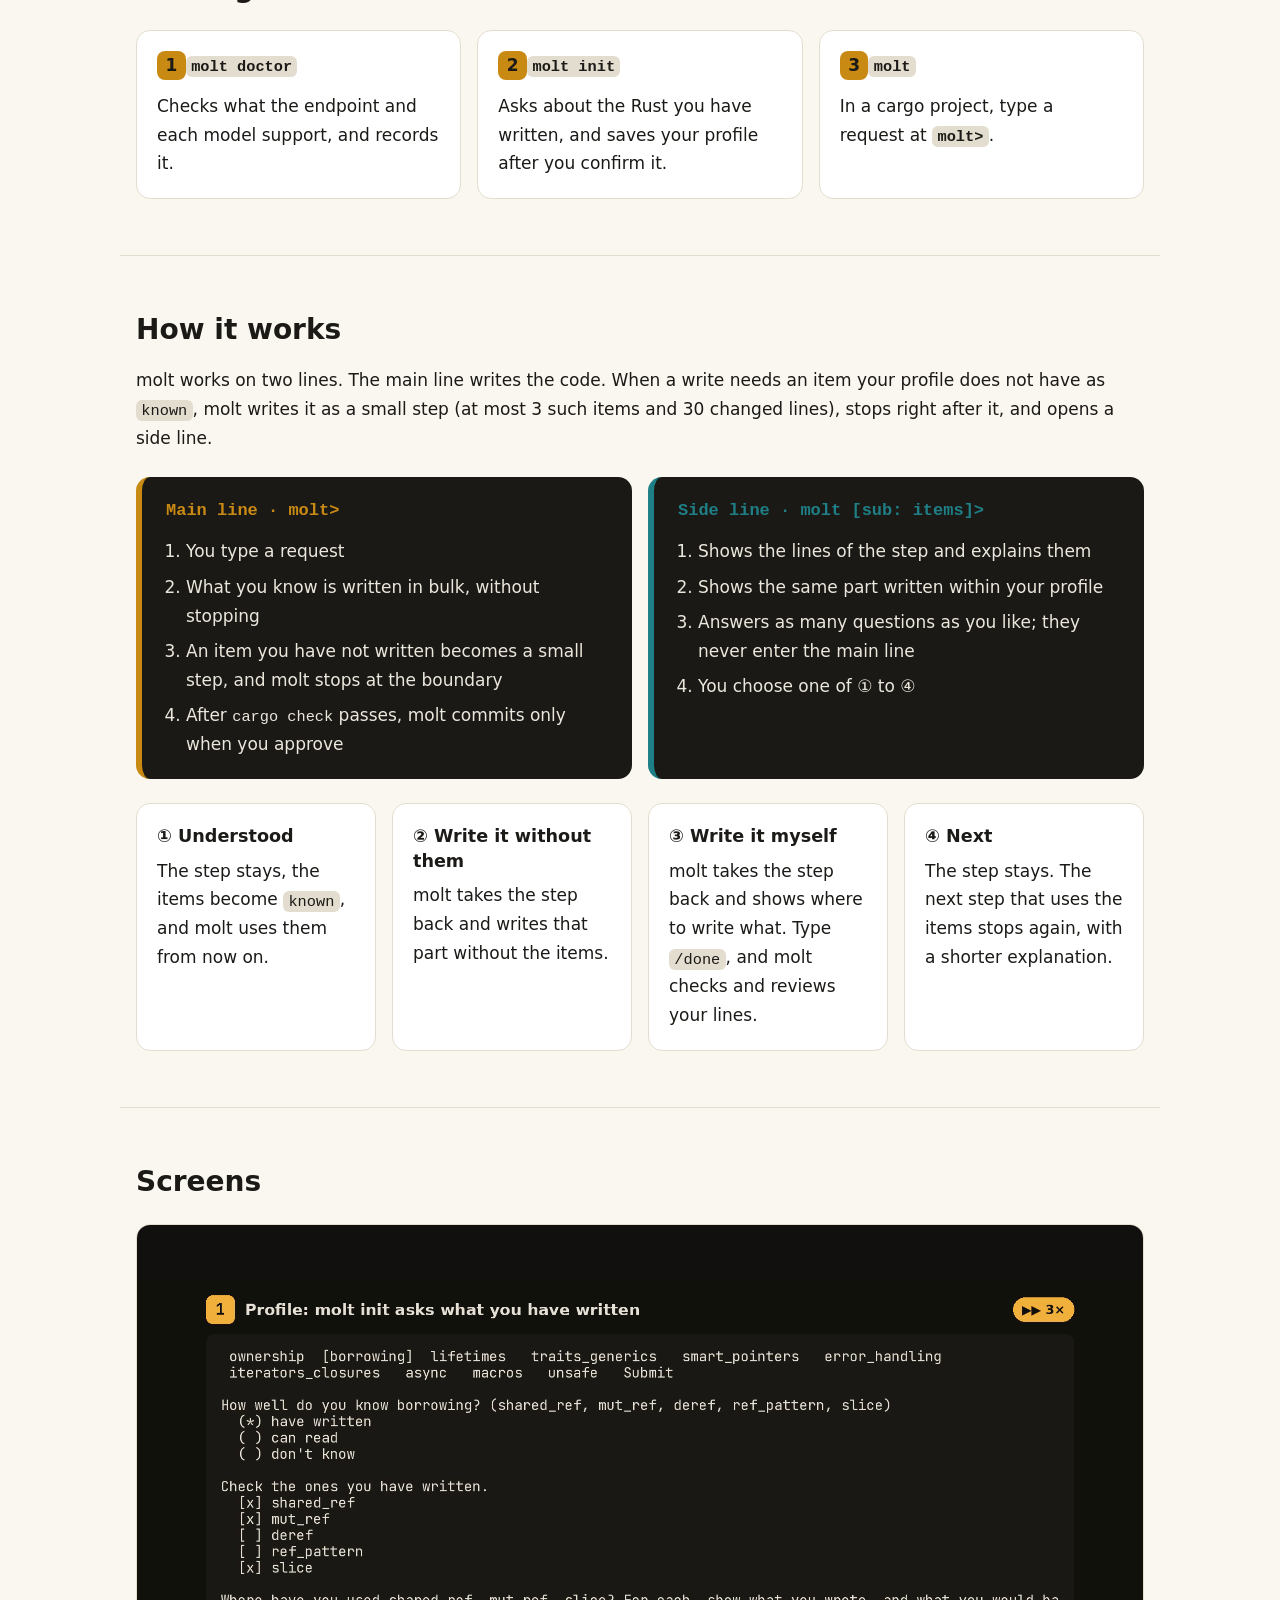
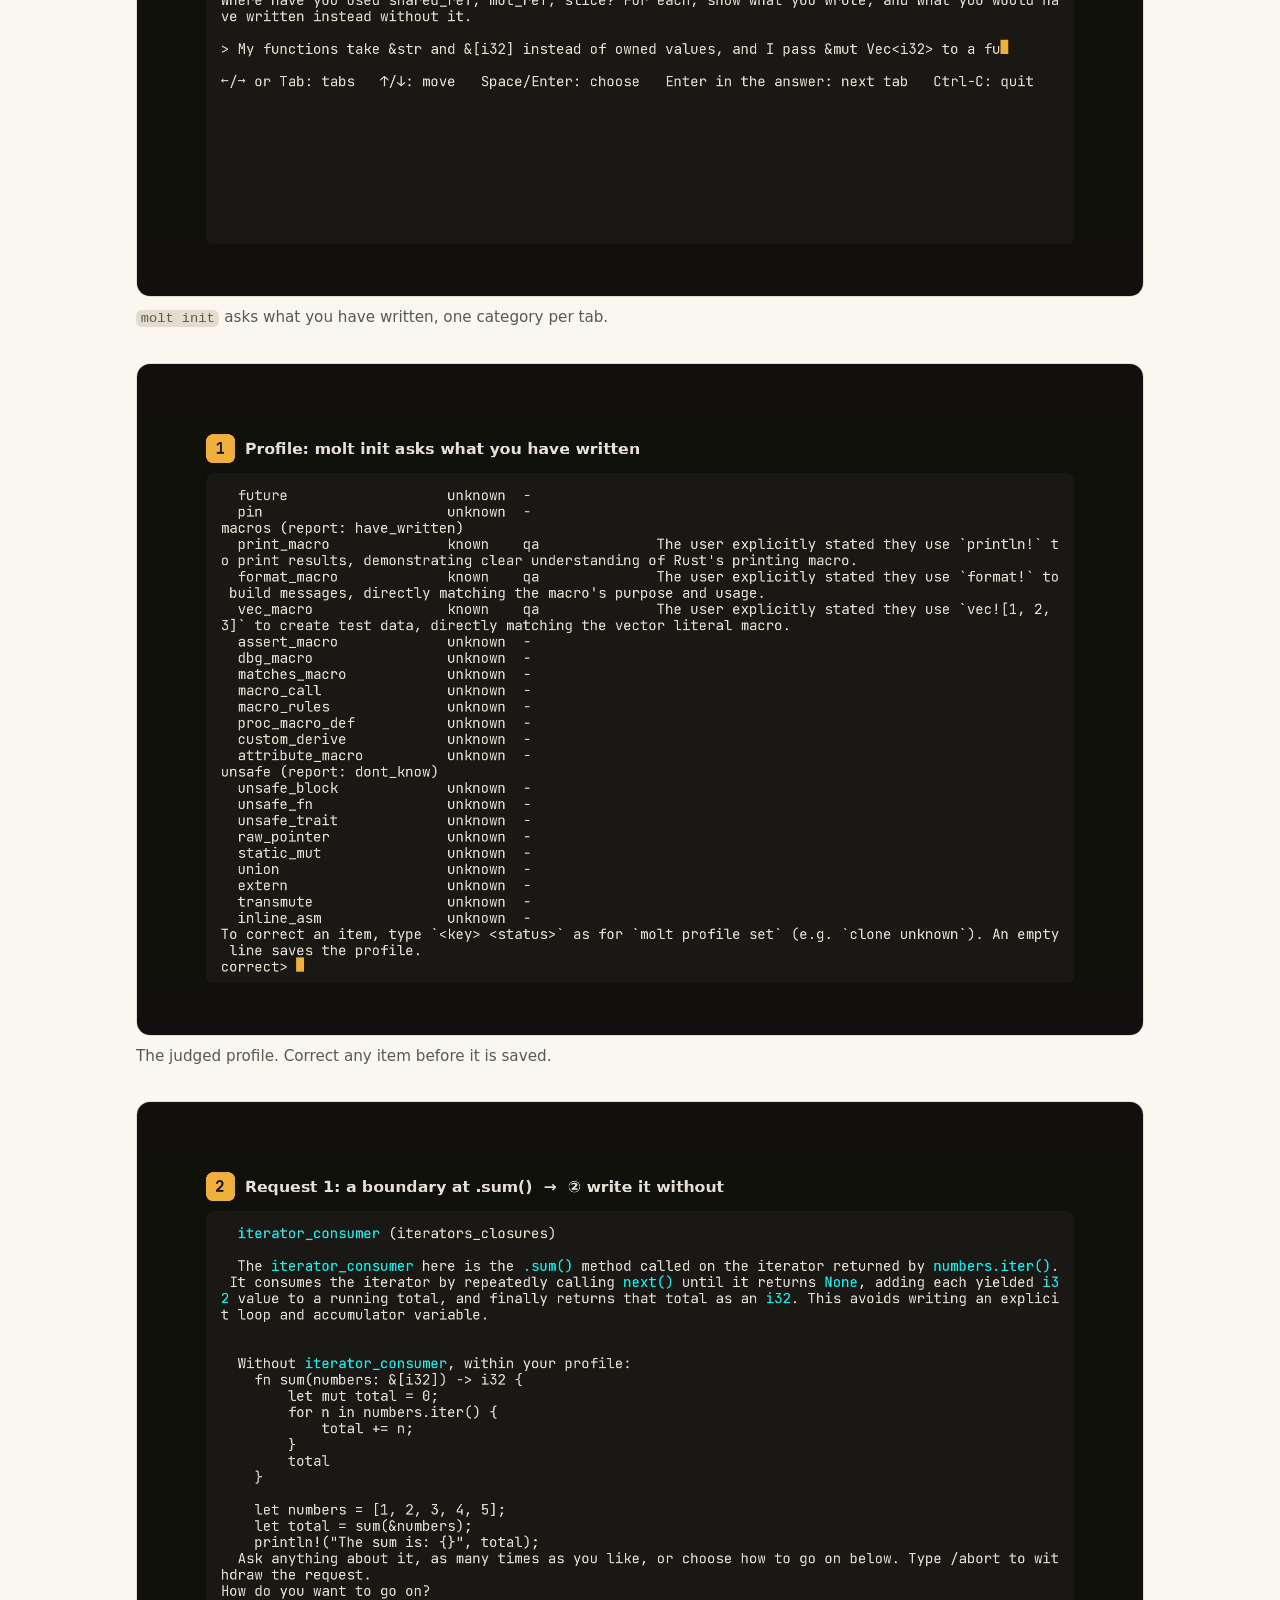
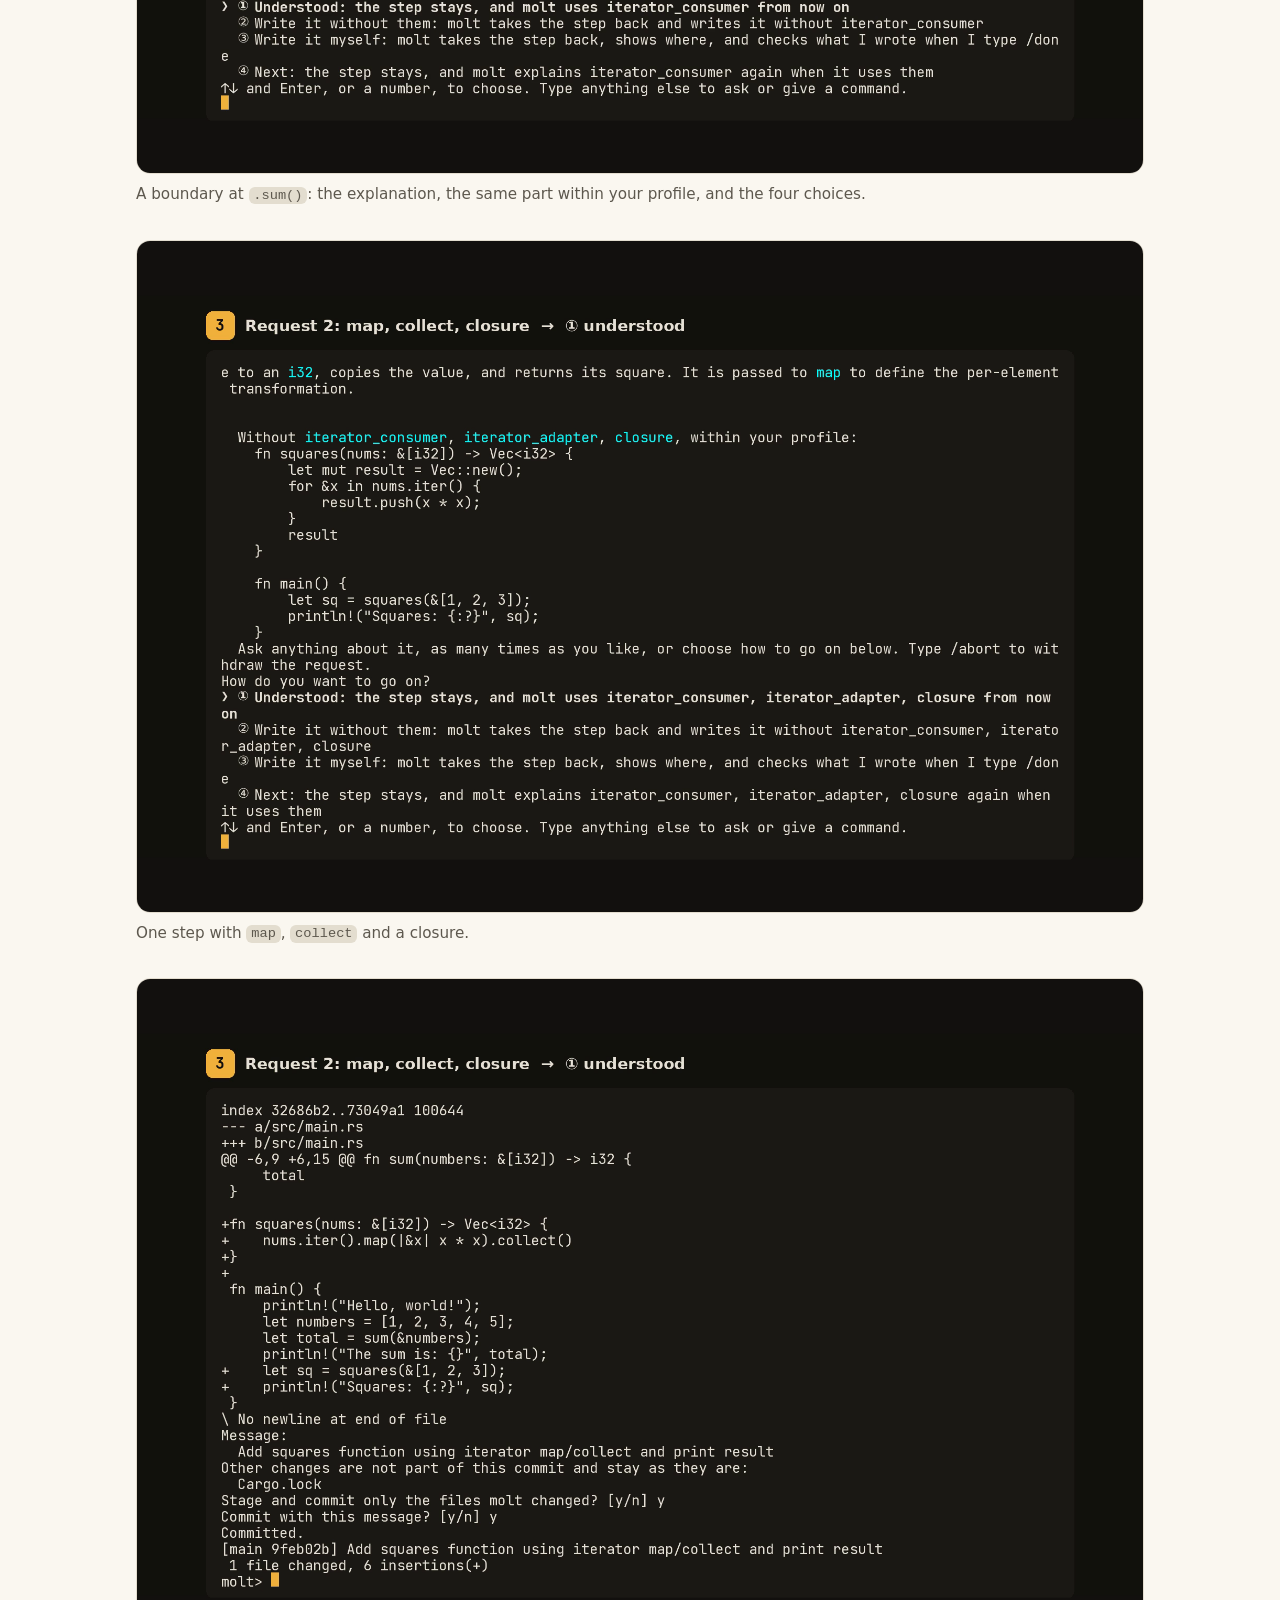
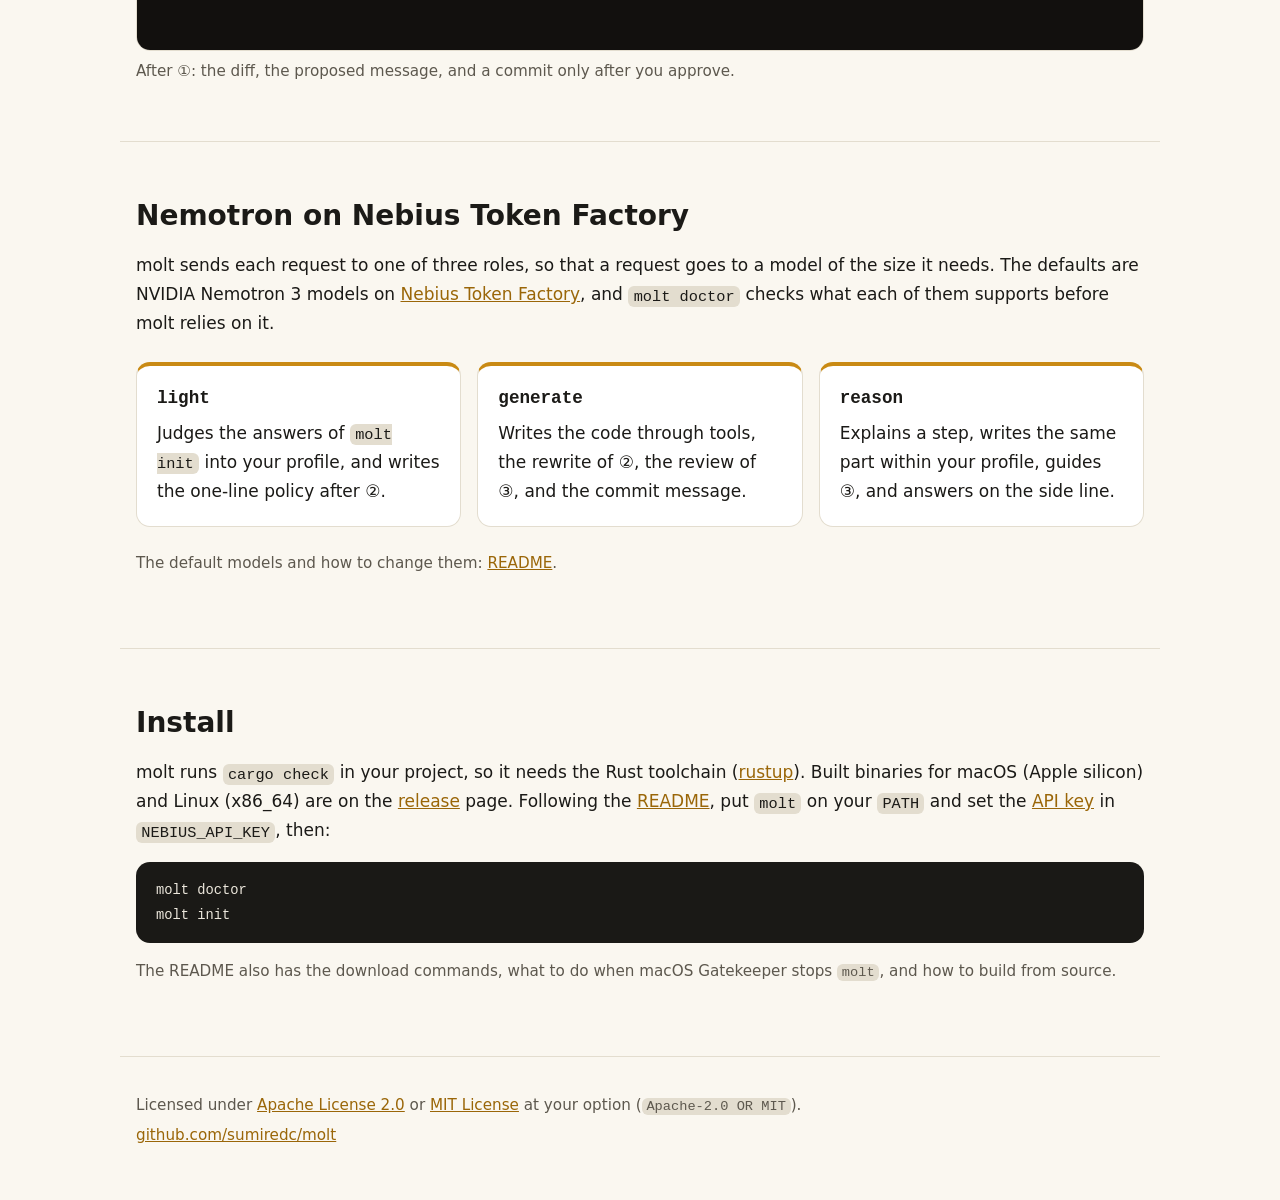
==== commit 9345ec99: "紹介ページのヒーローの直後に、デモ動画の節を足す YouTube のプライバシー強化モード（youtube-nocookie.com）のプレーヤーを iframe で埋め込む。 外から読み込むのはこの" ====
--- a/site/index.html
+++ b/site/index.html
@@ -41,6 +41,11 @@
         <a class="button" href="https://github.com/sumiredc/molt">View on GitHub</a>
       </div>
     </div>
+
+    <section class="wrap" id="demo">
+      <h2>Demo</h2>
+      <iframe class="video" src="https://www.youtube-nocookie.com/embed/UAdbbq4yQ2A" title="molt demo video" width="560" height="315" loading="lazy" referrerpolicy="strict-origin-when-cross-origin" allow="encrypted-media; picture-in-picture" allowfullscreen></iframe>
+    </section>
 
     <section class="wrap" id="name">
       <h2>Why “molt”</h2>
--- a/site/style.css
+++ b/site/style.css
@@ -210,6 +210,18 @@
   font-size: 0.95rem;
 }
 
+/* デモ */
+
+.video {
+  display: block;
+  width: 100%;
+  height: auto;
+  aspect-ratio: 16 / 9;
+  border: 0;
+  border-radius: var(--radius);
+  background: var(--panel);
+}
+
 /* 流れの図 */
 
 .flow {
